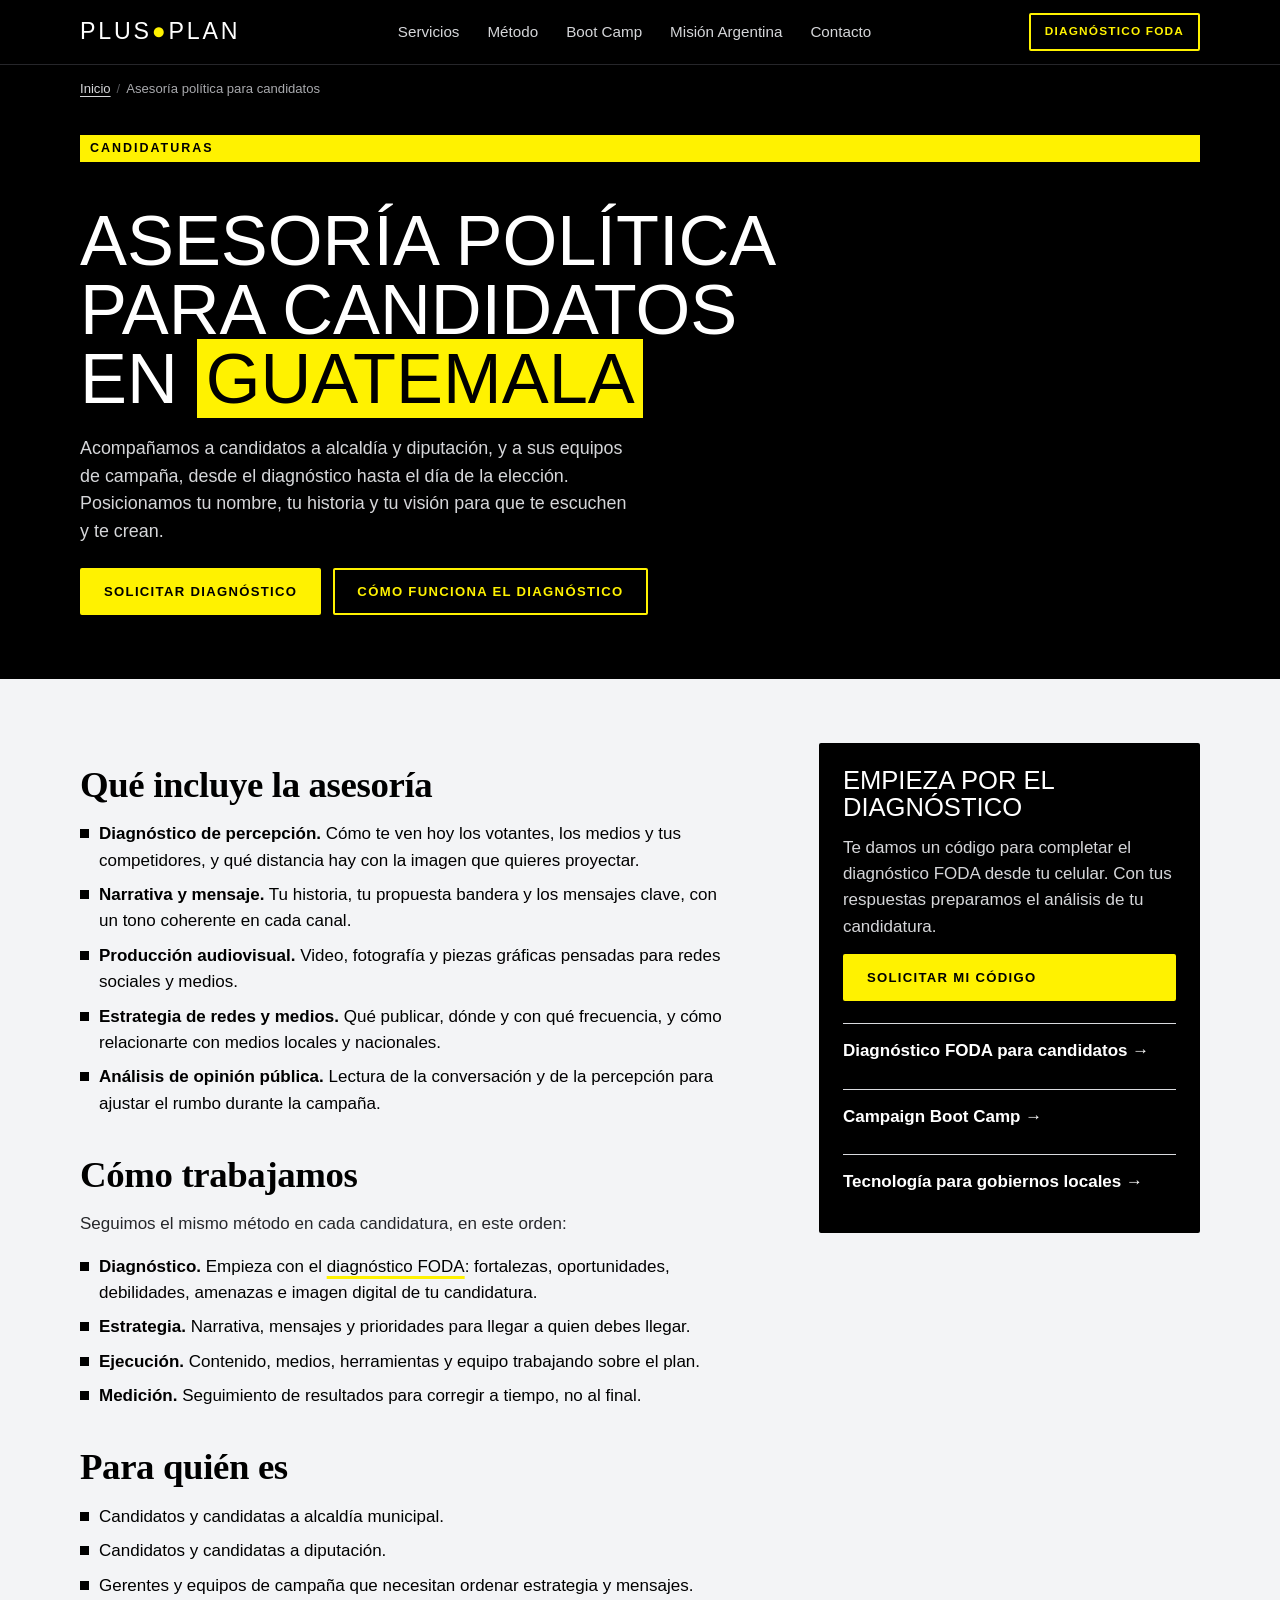
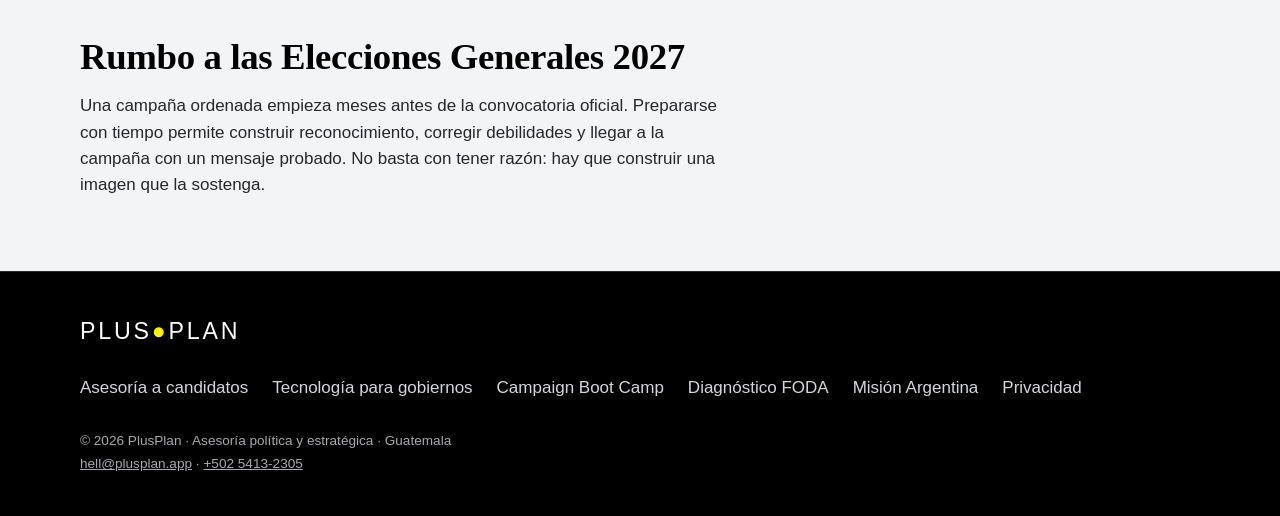
==== asesoria-politica-candidatos/index.html @ 3395f835 "SEO: páginas de servicio, preguntas frecuentes y datos estructurados - 4 páginas nuevas con su propi" ====
<!DOCTYPE html>
<html lang="es">
<head>
<meta charset="UTF-8">
<meta name="viewport" content="width=device-width, initial-scale=1">
<meta http-equiv="Content-Security-Policy" content="default-src 'self'; script-src 'self'; style-src 'self' https://fonts.googleapis.com; font-src https://fonts.gstatic.com; img-src 'self' data:; connect-src 'self' https://formspree.io; form-action https://formspree.io; base-uri 'self'; object-src 'none'">
<meta name="referrer" content="strict-origin-when-cross-origin">
<title>Asesoría política para candidatos en Guatemala | PlusPlan</title>
<meta name="description" content="Estrategia, narrativa e imagen pública para candidatos a alcaldía y diputación en Guatemala. Empezamos con un diagnóstico FODA de tu candidatura.">
<link rel="canonical" href="https://plusplan.app/asesoria-politica-candidatos/">
<meta name="theme-color" content="#000000">
<link rel="icon" href="/assets/favicon.svg" type="image/svg+xml">
<link rel="apple-touch-icon" href="/assets/apple-touch-icon.png">
<link rel="manifest" href="/assets/site.webmanifest">

<meta property="og:type" content="website">
<meta property="og:site_name" content="PlusPlan">
<meta property="og:locale" content="es_GT">
<meta property="og:title" content="Asesoría política para candidatos en Guatemala | PlusPlan">
<meta property="og:description" content="Estrategia, narrativa e imagen pública para candidatos a alcaldía y diputación en Guatemala. Empezamos con un diagnóstico FODA de tu candidatura.">
<meta property="og:url" content="https://plusplan.app/asesoria-politica-candidatos/">
<meta property="og:image" content="https://plusplan.app/assets/og-plusplan.png">
<meta property="og:image:width" content="1200">
<meta property="og:image:height" content="630">
<meta property="og:image:alt" content="PlusPlan: estrategia política con datos, narrativa y tecnología">
<meta name="twitter:card" content="summary_large_image">
<meta name="twitter:title" content="Asesoría política para candidatos en Guatemala | PlusPlan">
<meta name="twitter:description" content="Estrategia, narrativa e imagen pública para candidatos a alcaldía y diputación en Guatemala. Empezamos con un diagnóstico FODA de tu candidatura.">
<meta name="twitter:image" content="https://plusplan.app/assets/og-plusplan.png">

<script type="application/ld+json">
{
  "@context": "https://schema.org",
  "@graph": [
    {
      "@type": "BreadcrumbList",
      "itemListElement": [
        {
          "@type": "ListItem",
          "position": 1,
          "name": "Inicio",
          "item": "https://plusplan.app/"
        },
        {
          "@type": "ListItem",
          "position": 2,
          "name": "Asesoría política para candidatos",
          "item": "https://plusplan.app/asesoria-politica-candidatos/"
        }
      ]
    },
    {
      "@type": "Service",
      "name": "Asesoría política para candidatos",
      "serviceType": "Consultoría política y de campaña",
      "description": "Diagnóstico de percepción, narrativa y mensaje, producción audiovisual, estrategia de redes y medios y análisis de opinión pública para candidatos a alcaldía y diputación.",
      "areaServed": {
        "@type": "Country",
        "name": "Guatemala"
      },
      "audience": {
        "@type": "Audience",
        "audienceType": "Candidatos a alcaldía y diputación"
      },
      "url": "https://plusplan.app/asesoria-politica-candidatos/",
      "provider": {
        "@id": "https://plusplan.app/#org"
      }
    }
  ]
}
</script>

<link rel="preconnect" href="https://fonts.googleapis.com">
<link rel="preconnect" href="https://fonts.gstatic.com" crossorigin>
<link href="https://fonts.googleapis.com/css2?family=Alatsi&family=League+Spartan:wght@400;500;700&family=Source+Serif+4:opsz,wght@8..60,600&display=swap" rel="stylesheet">
<link rel="stylesheet" href="/assets/site.css">
</head>
<body>
<a class="skip" href="#contenido">Saltar al contenido</a>

<header class="nav">
  <div class="wrap">
    <a class="logo" href="/" aria-label="PlusPlan, inicio">PLUS<i>●</i>PLAN</a>
    <nav class="links" aria-label="Principal">
      <a href="/#servicios">Servicios</a>
      <a href="/#metodo">Método</a>
      <a href="/campaign-boot-camp/">Boot Camp</a>
      <a href="/mision-argentina/">Misión Argentina</a>
      <a href="/#contacto">Contacto</a>
    </nav>
    <a class="btn small nav-cta" href="/foda/">Diagnóstico FODA</a>
    <button class="menu-btn" id="menuBtn" aria-expanded="false" aria-controls="panel">Menú</button>
  </div>
  <div class="panel" id="panel">
    <a href="/#servicios">Servicios</a>
    <a href="/#metodo">Método</a>
    <a href="/campaign-boot-camp/">Boot Camp</a>
    <a href="/mision-argentina/">Misión Argentina</a>
    <a href="/#contacto">Contacto</a>
    <a class="btn solid" href="/foda/">Diagnóstico FODA</a>
  </div>
</header>

<nav class="crumbs" aria-label="Ruta de navegación">
  <ol><li><a href="/">Inicio</a></li><li aria-current="page">Asesoría política para candidatos</li></ol>
</nav>

<main id="contenido">

<section class="page-hero" aria-labelledby="h1">
  <div class="wrap">
    <span class="eyebrow tag">Candidaturas</span>
    <h1 id="h1">Asesoría política para candidatos en <mark>Guatemala</mark></h1>
    <p class="lead">Acompañamos a candidatos a alcaldía y diputación, y a sus equipos de campaña, desde el diagnóstico hasta el día de la elección. Posicionamos tu nombre, tu historia y tu visión para que te escuchen y te crean.</p>
    <div class="cta flush">
      <a class="btn solid" href="https://wa.me/50254132305?text=Hola%2C%20quiero%20asesor%C3%ADa%20para%20mi%20candidatura." target="_blank" rel="noopener">Solicitar diagnóstico</a>
      <a class="btn" href="/diagnostico-foda/">Cómo funciona el diagnóstico</a>
    </div>
  </div>
</section>

<section class="sec light" aria-label="Detalle">
  <div class="wrap cols2">
    <div class="prose">
      <h2>Qué incluye la asesoría</h2>
      <ul>
        <li><span><b>Diagnóstico de percepción.</b> Cómo te ven hoy los votantes, los medios y tus competidores, y qué distancia hay con la imagen que quieres proyectar.</span></li>
        <li><span><b>Narrativa y mensaje.</b> Tu historia, tu propuesta bandera y los mensajes clave, con un tono coherente en cada canal.</span></li>
        <li><span><b>Producción audiovisual.</b> Video, fotografía y piezas gráficas pensadas para redes sociales y medios.</span></li>
        <li><span><b>Estrategia de redes y medios.</b> Qué publicar, dónde y con qué frecuencia, y cómo relacionarte con medios locales y nacionales.</span></li>
        <li><span><b>Análisis de opinión pública.</b> Lectura de la conversación y de la percepción para ajustar el rumbo durante la campaña.</span></li>
      </ul>

      <h2>Cómo trabajamos</h2>
      <p>Seguimos el mismo método en cada candidatura, en este orden:</p>
      <ul>
        <li><span><b>Diagnóstico.</b> Empieza con el <a href="/diagnostico-foda/">diagnóstico FODA</a>: fortalezas, oportunidades, debilidades, amenazas e imagen digital de tu candidatura.</span></li>
        <li><span><b>Estrategia.</b> Narrativa, mensajes y prioridades para llegar a quien debes llegar.</span></li>
        <li><span><b>Ejecución.</b> Contenido, medios, herramientas y equipo trabajando sobre el plan.</span></li>
        <li><span><b>Medición.</b> Seguimiento de resultados para corregir a tiempo, no al final.</span></li>
      </ul>

      <h2>Para quién es</h2>
      <ul>
        <li>Candidatos y candidatas a alcaldía municipal.</li>
        <li>Candidatos y candidatas a diputación.</li>
        <li>Gerentes y equipos de campaña que necesitan ordenar estrategia y mensajes.</li>
      </ul>

      <h2>Rumbo a las Elecciones Generales 2027</h2>
      <p>Una campaña ordenada empieza meses antes de la convocatoria oficial. Prepararse con tiempo permite construir reconocimiento, corregir debilidades y llegar a la campaña con un mensaje probado. No basta con tener razón: hay que construir una imagen que la sostenga.</p>
    </div>
    <aside class="aside-box" aria-labelledby="h-aside">
      <h2 id="h-aside">Empieza por el diagnóstico</h2>
      <p>Te damos un código para completar el diagnóstico FODA desde tu celular. Con tus respuestas preparamos el análisis de tu candidatura.</p>
      <a class="btn solid" href="https://wa.me/50254132305?text=Hola%2C%20quiero%20mi%20c%C3%B3digo%20para%20el%20diagn%C3%B3stico%20FODA." target="_blank" rel="noopener">Solicitar mi código</a>
      <div class="related" aria-label="Páginas relacionadas">
        <a href="/diagnostico-foda/">Diagnóstico FODA para candidatos →</a>
        <a href="/campaign-boot-camp/">Campaign Boot Camp →</a>
        <a href="/tecnologia-gobiernos-locales/">Tecnología para gobiernos locales →</a>
      </div>
    </aside>
  </div>
</section>

</main>

<footer class="foot">
  <div class="wrap">
    <a class="logo" href="/" aria-label="PlusPlan, inicio">PLUS<i>●</i>PLAN</a>
    <nav aria-label="Pie de página">
      <a href="/asesoria-politica-candidatos/">Asesoría a candidatos</a>
      <a href="/tecnologia-gobiernos-locales/">Tecnología para gobiernos</a>
      <a href="/campaign-boot-camp/">Campaign Boot Camp</a>
      <a href="/diagnostico-foda/">Diagnóstico FODA</a>
      <a href="/mision-argentina/">Misión Argentina</a>
      <a href="/privacidad/">Privacidad</a>
    </nav>
    <small>© 2026 PlusPlan · Asesoría política y estratégica · Guatemala<br><a href="mailto:hell@plusplan.app">hell@plusplan.app</a> · <a href="tel:+50254132305">+502 5413-2305</a></small>
  </div>
</footer>

<script src="/assets/site.js" defer></script>
</body>
</html>
---- assets/site.css ----
/* PlusPlan — hoja de estilos compartida.
   Dirección visual: cartel de campaña (negro y amarillo, bordes rectos, titulares grandes)
   con secciones claras de serifa para el contenido institucional. */

:root{
  --night:#0B0B0C; --ink:#000000; --yellow:#FFF200; --white:#FFFFFF;
  --paper:#F3F4F6; --rule:#D9DBDF; --grey:#A8A9AD; --grey-dark:#4A4B4F; --cell:#161617; --line-dark:#2A2A2E;
  --f-display:'Alatsi','Arial Narrow',Impact,sans-serif;
  --f-body:'League Spartan','Helvetica Neue',Arial,sans-serif;
  --f-serif:'Source Serif 4',Georgia,'Times New Roman',serif;
  --gutter:16px; --max:1120px;
}
*{box-sizing:border-box}
html{scroll-behavior:smooth;scroll-padding-top:76px}
body{margin:0;background:var(--night);color:var(--white);font:400 17px/1.55 var(--f-body);-webkit-text-size-adjust:100%}
a{color:inherit}
h1,h2,h3,p,ul,ol{margin:0}
ul,ol{padding:0;list-style:none}
img,svg{max-width:100%}
:focus-visible{outline:3px solid var(--yellow);outline-offset:3px}
.light :focus-visible,.mision :focus-visible{outline-color:var(--ink)}
.eyebrow.y{color:var(--yellow)}
.mt-s{margin-top:14px}
.cta.tight{margin-top:6px}
.cta.flush{margin-top:0}
.wrap{max-width:var(--max);margin-inline:auto}
section,header,footer{padding-inline:var(--gutter)}
mark{background:var(--yellow);color:var(--ink);padding:0 .12em;-webkit-box-decoration-break:clone;box-decoration-break:clone}
.eyebrow{font:700 .78rem/1 var(--f-body);letter-spacing:.16em;text-transform:uppercase}
.skip{position:absolute;left:-9999px;top:8px;background:var(--yellow);color:var(--ink);padding:10px 14px;font-weight:700;z-index:50}
.skip:focus{left:8px}

/* Botones */
.btn{display:inline-block;font:700 .82rem/1 var(--f-body);letter-spacing:.1em;text-transform:uppercase;text-decoration:none;padding:15px 22px;border:2px solid var(--yellow);border-radius:2px;transition:transform .12s ease;cursor:pointer;background:none;color:var(--yellow)}
.btn:hover{transform:translateY(-2px)}
.btn.solid{background:var(--yellow);color:var(--ink)}
.btn.small{padding:11px 14px;font-size:.74rem}
.btn.dark{background:var(--ink);border-color:var(--ink);color:var(--yellow)}
.btn.ink-line{border-color:var(--ink);color:var(--ink)}
.cta{display:flex;flex-wrap:wrap;gap:12px;margin-top:30px}

/* Menú */
.nav{position:sticky;top:0;z-index:10;background:var(--ink);border-bottom:1px solid #26262A}
.nav .wrap{display:flex;align-items:center;justify-content:space-between;gap:16px;min-height:64px}
.logo{font:400 1.45rem/1 var(--f-display);letter-spacing:.12em;text-decoration:none;white-space:nowrap;padding-block:4px}
.logo i{font-style:normal;color:var(--yellow)}
.links{display:none;gap:28px;font-weight:500;font-size:.95rem}
.links a{text-decoration:none;color:#D5D6D9}
.links a:hover{color:var(--yellow)}
.menu-btn{font:700 .78rem/1 var(--f-body);letter-spacing:.12em;text-transform:uppercase;background:none;color:var(--white);border:2px solid #3A3A3F;border-radius:2px;padding:11px 14px;cursor:pointer}
.panel{display:none;background:var(--ink);border-top:1px solid #26262A;padding:8px var(--gutter) 20px}
.panel.open{display:grid}
.panel a{padding:14px 0;border-bottom:1px solid #26262A;text-decoration:none;font-weight:500}
.panel a.btn{margin-top:16px;text-align:center;border:2px solid var(--yellow)}
.nav-cta{display:none}
@media (min-width:860px){.links{display:flex}.menu-btn,.panel{display:none!important}.nav-cta{display:inline-block}}

/* Portada */
.hero{background:var(--ink);padding-block:48px 64px}
.hero .wrap{display:grid;gap:44px;align-items:center}
.tag{display:inline-block;background:var(--yellow);color:var(--ink);padding:7px 10px;margin-bottom:22px}
.hero h1{font:400 clamp(2.15rem,9.2vw,5.4rem)/.96 var(--f-display);text-transform:uppercase;letter-spacing:.005em;text-wrap:balance}
.hero .lead{margin-top:24px;max-width:46ch;color:#D5D6D9;font-size:1.1rem}
.who{margin-top:34px;padding-top:16px;border-top:1px solid var(--line-dark);color:var(--grey);font-weight:500;font-size:.82rem;letter-spacing:.12em;text-transform:uppercase}
@media (min-width:960px){.hero{padding-block:80px 96px}.hero .wrap{grid-template-columns:1.15fr .85fr;gap:64px}}

/* Ficha FODA */
.ficha{display:grid;gap:10px;max-width:440px;width:100%;justify-self:center}
.ficha-top{display:flex;justify-content:space-between;align-items:baseline;gap:12px;color:var(--grey);font-size:.74rem;letter-spacing:.14em;text-transform:uppercase;font-weight:500}
.quad{display:grid;grid-template-columns:22px 1fr 1fr;grid-template-rows:auto 1fr 1fr;gap:6px}
.axis{font-size:.66rem;letter-spacing:.14em;text-transform:uppercase;color:var(--grey);font-weight:500}
.axis.col{text-align:center;padding-bottom:2px}
.axis.row{writing-mode:vertical-rl;transform:rotate(180deg);text-align:center;align-self:center;justify-self:center}
.cell{aspect-ratio:1/1;padding:14px;display:flex;flex-direction:column;justify-content:space-between;border-radius:2px;min-width:0}
.cell b{font:400 clamp(3.4rem,13vw,5.4rem)/.85 var(--f-display)}
.cell span{font-weight:700;font-size:.74rem;letter-spacing:.1em;text-transform:uppercase}
.cell.pos{background:var(--yellow);color:var(--ink)}
.cell.neg{background:var(--cell);color:var(--white);border:2px solid #3A3A3F}
.score{border:2px solid #3A3A3F;border-radius:2px;padding:14px}
.score-row{display:flex;justify-content:space-between;font-weight:700;font-size:.78rem;letter-spacing:.1em;text-transform:uppercase}
.score-row output{font:400 1.5rem/1 var(--f-display);color:var(--yellow)}
.bar{margin-top:10px;height:10px;background:#26262A;border-radius:1px}
.bar i{display:block;height:100%;width:62%;background:var(--yellow);border-radius:1px}
.ficha small{color:var(--grey);font-size:.74rem;letter-spacing:.04em}

/* Secciones claras */
.light{background:var(--paper);color:var(--ink)}
.light .eyebrow{color:var(--grey-dark)}
.sec{padding-block:64px 72px}
.sec-head{display:grid;gap:18px;margin-bottom:40px}
.sec h2.serif{font:600 clamp(2rem,6vw,3.5rem)/1.05 var(--f-serif);letter-spacing:-.01em;text-wrap:balance;max-width:18ch}
.sec .sub{color:var(--grey-dark);max-width:52ch;font-size:1.08rem}
@media (min-width:900px){.sec-head.two{grid-template-columns:1fr 1fr;align-items:end;gap:56px}}

/* Servicios */
.row{display:grid;gap:18px;padding-block:28px;border-top:3px solid var(--ink)}
.row:last-child{border-bottom:3px solid var(--ink)}
.row h3{font:400 clamp(1.7rem,4.4vw,2.3rem)/1.02 var(--f-display);text-transform:uppercase}
.row .what{color:var(--grey-dark);max-width:44ch;margin-top:12px}
.row ul{display:grid;gap:8px 28px;grid-template-columns:repeat(auto-fit,minmax(210px,1fr));font-weight:500}
.row li{display:flex;gap:10px;align-items:baseline}
.row li::before{content:"";flex:none;width:9px;height:9px;background:var(--ink);transform:translateY(-1px)}
.go{display:inline-block;padding-block:4px;font-weight:700;font-size:.82rem;letter-spacing:.1em;text-transform:uppercase;text-decoration-thickness:3px;text-decoration-color:var(--yellow);text-underline-offset:5px}
.row .detail{display:grid;gap:22px;align-content:start}
@media (min-width:900px){.row{grid-template-columns:.9fr 1.1fr;gap:56px;padding-block:36px}}

/* FODA destacado */
.foda{background:var(--ink);padding-block:72px 80px}
.foda .wrap{display:grid;gap:44px}
.foda h2{font:400 clamp(2rem,6.4vw,3.9rem)/1 var(--f-display);text-transform:uppercase;text-wrap:balance}
.foda .txt{display:grid;gap:22px;align-content:start}
.foda .txt p{color:#D5D6D9;max-width:50ch;font-size:1.08rem}
.steps{display:grid;counter-reset:s}
.steps li{display:grid;grid-template-columns:48px 1fr;gap:14px;padding-block:20px;border-top:1px solid #2F2F34;counter-increment:s}
.steps li:last-child{border-bottom:1px solid #2F2F34}
.steps li::before{content:counter(s);font:400 2.2rem/1 var(--f-display);color:var(--yellow)}
.steps b{display:block;font-weight:700;font-size:1.08rem}
.steps span{color:var(--grey)}
.have{font-weight:500;color:var(--grey);font-size:.95rem}
.have a{color:var(--yellow);text-underline-offset:4px;font-weight:700}
@media (min-width:960px){.foda .wrap{grid-template-columns:1.1fr .9fr;gap:72px;align-items:start}}

/* Método */
.quote{display:grid;gap:10px;border-top:3px solid var(--ink);padding-top:22px;margin-bottom:44px}
.quote p:first-child{font:600 clamp(1.5rem,4.4vw,2.4rem)/1.12 var(--f-serif);max-width:26ch;text-wrap:balance}
.quote p:last-child{color:var(--grey-dark);max-width:56ch}
.method{display:grid;gap:0;counter-reset:m}
.method li{display:grid;grid-template-columns:48px 1fr;gap:14px;padding-block:20px;border-top:1px solid var(--rule);counter-increment:m}
.method li:last-child{border-bottom:1px solid var(--rule)}
.method li::before{content:counter(m);font:400 2.2rem/1 var(--f-display)}
.method b{display:block;font:400 1.5rem/1.1 var(--f-display);text-transform:uppercase}
.method span{color:var(--grey-dark)}
@media (min-width:900px){
  .method{grid-template-columns:repeat(4,1fr);gap:20px}
  .method li{grid-template-columns:1fr;border-top:3px solid var(--ink);border-bottom:0!important;padding-top:18px}
}

/* Boot Camp */
.camp{background:var(--night);padding-block:72px 80px;border-top:1px solid var(--line-dark)}
.camp .wrap{display:grid;gap:44px}
.camp h2{font:400 clamp(2rem,6vw,3.6rem)/1 var(--f-display);text-transform:uppercase;text-wrap:balance}
.camp .txt{display:grid;gap:22px;align-content:start}
.camp .txt p{color:#D5D6D9;max-width:50ch;font-size:1.08rem}
.camp .by{color:var(--grey);font-size:.95rem}
.mods{display:grid;counter-reset:c}
.mods li{display:grid;grid-template-columns:48px 1fr;gap:14px;padding-block:20px;border-top:1px solid #2F2F34;counter-increment:c}
.mods li:last-child{border-bottom:1px solid #2F2F34}
.mods li::before{content:counter(c);font:400 2.2rem/1 var(--f-display);color:var(--yellow)}
.mods b{display:block;font-weight:700;font-size:1.08rem}
.mods span{color:var(--grey)}
@media (min-width:960px){.camp .wrap{grid-template-columns:1fr 1fr;gap:72px;align-items:start}}

/* Misión Argentina */
.mision{background:var(--yellow);color:var(--ink);padding-block:72px 80px}
.mision .wrap{display:grid;gap:28px}
.mision .eyebrow{color:var(--ink)}
.mision h2{font:400 clamp(2.4rem,9vw,6rem)/.95 var(--f-display);text-transform:uppercase;text-wrap:balance}
.mision p{max-width:54ch;font-size:1.15rem;font-weight:500}
.mision ul{display:grid;gap:8px 24px;grid-template-columns:repeat(auto-fit,minmax(190px,1fr));font-weight:700;text-transform:uppercase;letter-spacing:.06em;font-size:.82rem;border-top:3px solid var(--ink);padding-top:16px}
.mision .cta{margin-top:6px}

/* Contacto */
.contact{padding-block:64px 72px}
.contact .wrap{display:grid;gap:40px}
.contact h2{font:600 clamp(2rem,6vw,3.2rem)/1.05 var(--f-serif);letter-spacing:-.01em;text-wrap:balance}
.ways{display:grid;gap:18px;align-content:start}
.ways p{color:var(--grey-dark);max-width:44ch}
.ways dl{display:grid;gap:14px;margin:6px 0 0}
.ways dt{font:700 .74rem/1 var(--f-body);letter-spacing:.14em;text-transform:uppercase;color:var(--grey-dark)}
.ways dd{margin:4px 0 0;font-weight:500}
.ways dd a{text-underline-offset:4px;text-decoration-color:var(--yellow);text-decoration-thickness:3px}
form{display:grid;gap:16px}
.pair{display:grid;gap:16px}
label{display:grid;gap:6px;font:700 .74rem/1 var(--f-body);letter-spacing:.12em;text-transform:uppercase;color:var(--grey-dark)}
input,textarea{font:400 1rem/1.4 var(--f-body);color:var(--ink);background:var(--white);border:2px solid #7C7F85;border-radius:2px;padding:13px 14px;width:100%;letter-spacing:0;text-transform:none}
input:focus,textarea:focus{border-color:var(--ink);outline:3px solid var(--yellow);outline-offset:0}
textarea{min-height:140px;resize:vertical}
.hp{position:absolute;left:-9999px;height:0;overflow:hidden}
.form-msg{font-weight:700;min-height:1.5em}
.form-msg.ok{color:#0B6B2F}.form-msg.err{color:#A11B1B}
@media (min-width:900px){.contact .wrap{grid-template-columns:.85fr 1.15fr;gap:72px}.pair{grid-template-columns:1fr 1fr}}

/* Pie */
.foot{background:var(--ink);padding-block:44px 40px;border-top:1px solid var(--line-dark)}
.foot .wrap{display:grid;gap:28px}
.foot nav{display:flex;flex-wrap:wrap;gap:10px 24px;font-weight:500}
.foot nav a{text-decoration:none;color:#D5D6D9}
.foot nav a:hover{color:var(--yellow)}
.foot small{color:var(--grey);font-size:.85rem;line-height:1.7}
.foot small a{color:var(--grey)}

/* Documento legal / 404 */
.doc{padding-block:56px 72px}
.doc .wrap{max-width:760px}
.doc h1{font:600 clamp(2rem,6vw,3rem)/1.05 var(--f-serif);letter-spacing:-.01em;margin-bottom:12px}
.doc h2{font:400 1.5rem/1.1 var(--f-display);text-transform:uppercase;margin:36px 0 10px}
.doc p,.doc li{color:#26272B;margin-top:10px}
.doc ul{margin-top:10px;display:grid;gap:6px}
.doc li{display:flex;gap:10px;align-items:baseline;margin-top:0}
.doc li::before{content:"";flex:none;width:8px;height:8px;background:var(--ink);transform:translateY(-1px)}
.doc a{text-underline-offset:4px;text-decoration-color:var(--yellow);text-decoration-thickness:3px}
.doc .meta{color:var(--grey-dark);font-size:.95rem}
.lost{background:var(--ink);padding-block:96px}
.lost .wrap{display:grid;gap:22px;justify-items:start}
.lost h1{font:400 clamp(3rem,14vw,8rem)/.9 var(--f-display);text-transform:uppercase}

@media (prefers-reduced-motion:reduce){html{scroll-behavior:auto}.btn{transition:none}.btn:hover{transform:none}}

/* ── Páginas de servicio (SEO) ── */
.crumbs{background:var(--ink);padding:14px var(--gutter) 0;font-size:.82rem;color:var(--grey)}
.crumbs ol{display:flex;flex-wrap:wrap;gap:6px;max-width:var(--max);margin-inline:auto}
.crumbs li+li::before{content:"/";margin-right:6px;color:#55565A}
.crumbs a{color:#D5D6D9;text-underline-offset:3px}
.page-hero{background:var(--ink);padding-block:36px 64px}
.page-hero .wrap{display:grid;gap:22px}
.page-hero h1{font:400 clamp(2.1rem,7.4vw,4.4rem)/.98 var(--f-display);text-transform:uppercase;text-wrap:balance;max-width:18ch}
.page-hero .lead{max-width:56ch;color:#D5D6D9;font-size:1.12rem}
.prose{display:grid;gap:16px;max-width:68ch}
.prose h2{font:600 clamp(1.6rem,4.4vw,2.3rem)/1.1 var(--f-serif);letter-spacing:-.01em;margin-top:22px;text-wrap:balance}
.prose h3{font:400 1.35rem/1.1 var(--f-display);text-transform:uppercase;margin-top:10px}
.prose p{color:#26272B}
.prose ul{display:grid;gap:8px}
.prose li{display:flex;gap:10px;align-items:baseline}
.prose li::before{content:"";flex:none;width:9px;height:9px;background:var(--ink);transform:translateY(-1px)}
.prose a{text-underline-offset:4px;text-decoration-color:var(--yellow);text-decoration-thickness:3px;font-weight:500}
.cols2{display:grid;gap:40px}
@media (min-width:960px){.cols2{grid-template-columns:1.4fr .8fr;gap:72px;align-items:start}}
.aside-box{background:var(--ink);color:var(--white);padding:24px;border-radius:2px;display:grid;gap:14px}
.aside-box h2{font:400 1.6rem/1.05 var(--f-display);text-transform:uppercase}
.aside-box p{color:#D5D6D9}
.related{display:grid;gap:10px;margin-top:8px}
.related a{display:block;padding:14px 0;border-top:1px solid var(--rule);font-weight:700;text-decoration:none}
.related a:hover{text-decoration:underline;text-decoration-color:var(--yellow);text-decoration-thickness:3px}

/* Preguntas frecuentes */
.faq{display:grid;max-width:820px}
.faq details{border-top:2px solid var(--ink)}
.faq details:last-child{border-bottom:2px solid var(--ink)}
.faq summary{cursor:pointer;list-style:none;display:flex;justify-content:space-between;gap:16px;align-items:baseline;padding-block:18px;font:600 1.15rem/1.3 var(--f-serif)}
.faq summary::-webkit-details-marker{display:none}
.faq summary::after{content:"+";font:400 1.6rem/1 var(--f-display);flex:none}
.faq details[open] summary::after{content:"–"}
.faq details p{padding-bottom:18px;color:#26272B;max-width:64ch}
.faq details a{text-underline-offset:4px;text-decoration-color:var(--yellow);text-decoration-thickness:3px;font-weight:500}
.go-row{display:flex;flex-wrap:wrap;gap:8px 24px}
.light .aside-box :focus-visible{outline-color:var(--yellow)}
.aside-box .go{color:var(--yellow)}
.contact{border-top:1px solid var(--rule)}
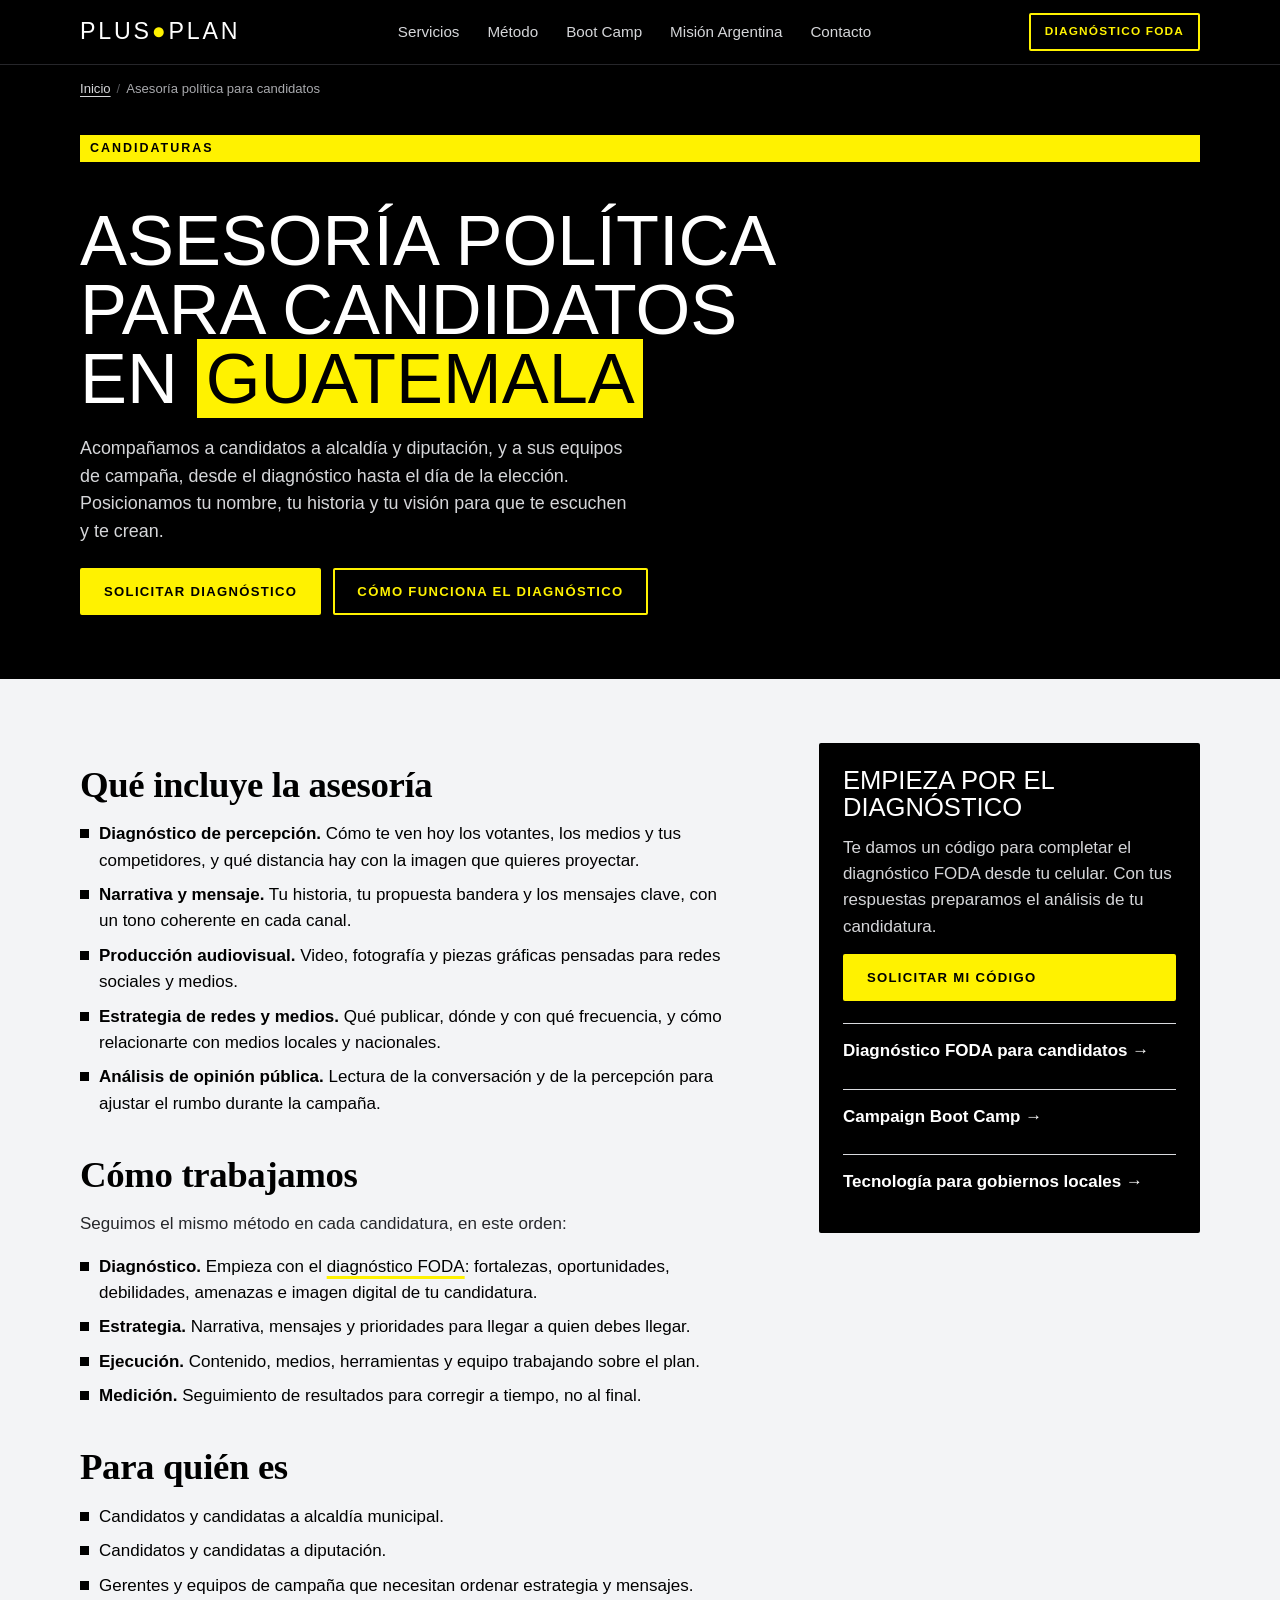
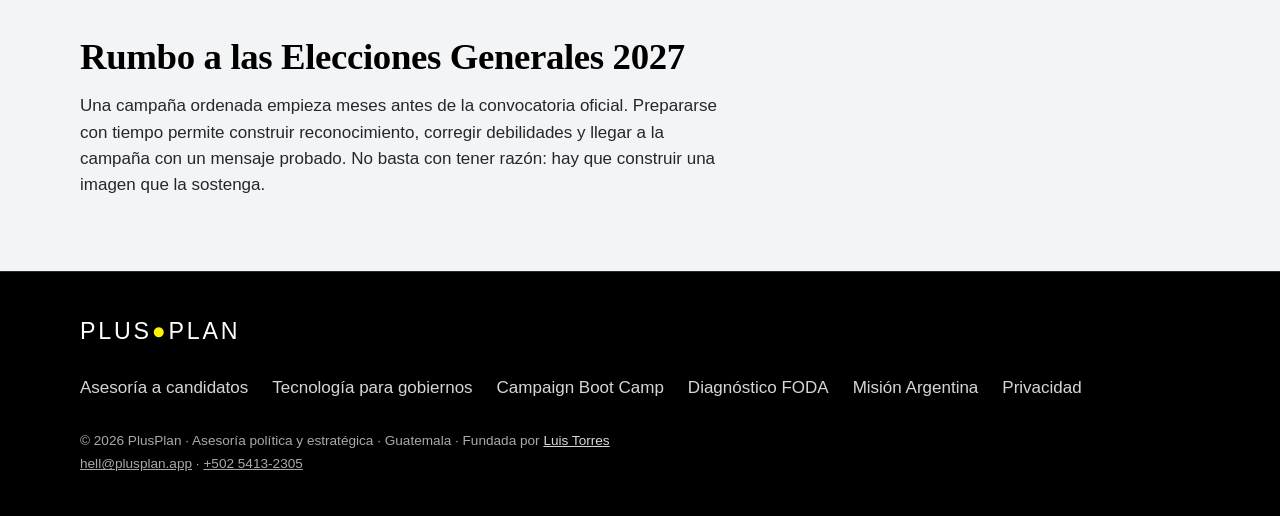
==== commit 31855ce0: "Fundador: Luis Torres con enlace a luistor.uk - Inicio: sección "Quién está detrás" con trayectoria " ====
--- a/asesoria-politica-candidatos/index.html
+++ b/asesoria-politica-candidatos/index.html
@@ -177,7 +177,7 @@
       <a href="/mision-argentina/">Misión Argentina</a>
       <a href="/privacidad/">Privacidad</a>
     </nav>
-    <small>© 2026 PlusPlan · Asesoría política y estratégica · Guatemala<br><a href="mailto:hell@plusplan.app">hell@plusplan.app</a> · <a href="tel:+50254132305">+502 5413-2305</a></small>
+    <small>© 2026 PlusPlan · Asesoría política y estratégica · Guatemala · Fundada por <a class="founder" href="https://luistor.uk" target="_blank" rel="noopener">Luis Torres</a><br><a href="mailto:hell@plusplan.app">hell@plusplan.app</a> · <a href="tel:+50254132305">+502 5413-2305</a></small>
   </div>
 </footer>
 
--- a/assets/site.css
+++ b/assets/site.css
@@ -246,3 +246,55 @@
 .light .aside-box :focus-visible{outline-color:var(--yellow)}
 .aside-box .go{color:var(--yellow)}
 .contact{border-top:1px solid var(--rule)}
+
+/* ── Misión Argentina ── */
+.ma-hero{position:relative;background:var(--ink) url("https://images.unsplash.com/photo-1612294037637-ec328d0e075e?auto=format&fit=crop&w=1600&q=70") center/cover no-repeat;padding-block:96px 88px}
+.ma-hero::before{content:"";position:absolute;inset:0;background:linear-gradient(180deg,rgba(0,0,0,.42) 0%,rgba(0,0,0,.6) 45%,rgba(0,0,0,.92) 100%);backdrop-filter:grayscale(1)}
+.ma-hero .wrap{position:relative;display:grid;gap:22px}
+.ma-hero h1{font:400 clamp(3rem,15vw,9rem)/.88 var(--f-display);text-transform:uppercase}
+.ma-hero .quote-l{font:600 clamp(1.2rem,3.4vw,1.7rem)/1.3 var(--f-serif);max-width:34ch;color:#E6E7E8}
+.ma-hero .meta{color:var(--grey);font-weight:500;letter-spacing:.12em;text-transform:uppercase;font-size:.8rem}
+.stats{display:grid;grid-template-columns:repeat(2,minmax(0,1fr));gap:14px;max-width:520px}
+.stat{border-top:3px solid var(--ink);padding-top:14px}
+.stat b{display:block;font:400 clamp(2.6rem,9vw,4rem)/1 var(--f-display)}
+.stat span{font-weight:700;font-size:.78rem;letter-spacing:.12em;text-transform:uppercase;color:var(--grey-dark)}
+.ma-img{width:100%;aspect-ratio:4/3;object-fit:cover;filter:grayscale(1) contrast(1.15);border-radius:2px;display:block}
+.who3{display:grid;gap:0}
+.who3 article{padding-block:24px;border-top:1px solid #2F2F34;display:grid;gap:8px}
+.who3 article:last-child{border-bottom:1px solid #2F2F34}
+.who3 h3{font:400 1.9rem/1 var(--f-display);text-transform:uppercase;color:var(--yellow)}
+.who3 p{color:#D5D6D9;max-width:52ch}
+@media (min-width:900px){.who3{grid-template-columns:repeat(3,1fr);gap:28px}.who3 article{border-bottom:0!important;border-top:3px solid var(--yellow)}}
+.days{display:grid;gap:18px;counter-reset:d}
+.day{display:grid;gap:12px;align-content:start;counter-increment:d}
+.day img{width:100%;aspect-ratio:16/10;object-fit:cover;filter:grayscale(1) brightness(.85);border-radius:2px;display:block}
+.day .n{font:700 .78rem/1 var(--f-body);letter-spacing:.14em;text-transform:uppercase;color:var(--grey-dark)}
+.day h3{font:400 1.6rem/1.05 var(--f-display);text-transform:uppercase}
+.day p{color:#26272B}
+@media (min-width:700px){.days{grid-template-columns:repeat(2,1fr)}}
+@media (min-width:1050px){.days{grid-template-columns:repeat(5,1fr)}}
+.price{background:var(--yellow);color:var(--ink);padding-block:64px 72px}
+.price .wrap{display:grid;gap:14px;justify-items:start}
+.price b{font:400 clamp(3.4rem,14vw,8rem)/.9 var(--f-display)}
+.price p{font-weight:700;letter-spacing:.1em;text-transform:uppercase;font-size:.85rem}
+.price :focus-visible{outline-color:var(--ink)}
+.people{display:grid;gap:44px}
+.person{display:grid;gap:16px;align-content:start}
+.person .vid{width:100%;max-width:340px;aspect-ratio:9/16;border:1px solid #2F2F34;border-radius:2px;background:var(--cell);display:block}
+.person h3{font:400 2rem/1 var(--f-display);text-transform:uppercase;color:var(--yellow)}
+.person .role{font-weight:700;font-size:.78rem;letter-spacing:.14em;text-transform:uppercase;color:var(--grey)}
+.person p{color:#D5D6D9;max-width:46ch}
+@media (min-width:900px){.people{grid-template-columns:1fr 1fr;gap:72px}}
+.tagline{color:var(--grey);font-weight:500;letter-spacing:.12em;text-transform:uppercase;font-size:.8rem}
+.camp .wrap.block{display:block}
+
+/* Fundador */
+.facts{display:grid}
+.facts li{display:grid;grid-template-columns:14px 1fr;gap:14px;padding-block:18px;border-top:1px solid #2F2F34}
+.facts li:last-child{border-bottom:1px solid #2F2F34}
+.facts li::before{content:"";width:10px;height:10px;background:var(--yellow);margin-top:7px}
+.facts b{display:block;font-weight:700;font-size:1.05rem}
+.facts span{color:var(--grey)}
+.person h3 a{text-decoration:none}
+.person h3 a:hover{text-decoration:underline;text-decoration-thickness:3px}
+.foot small a.founder{color:#D5D6D9}
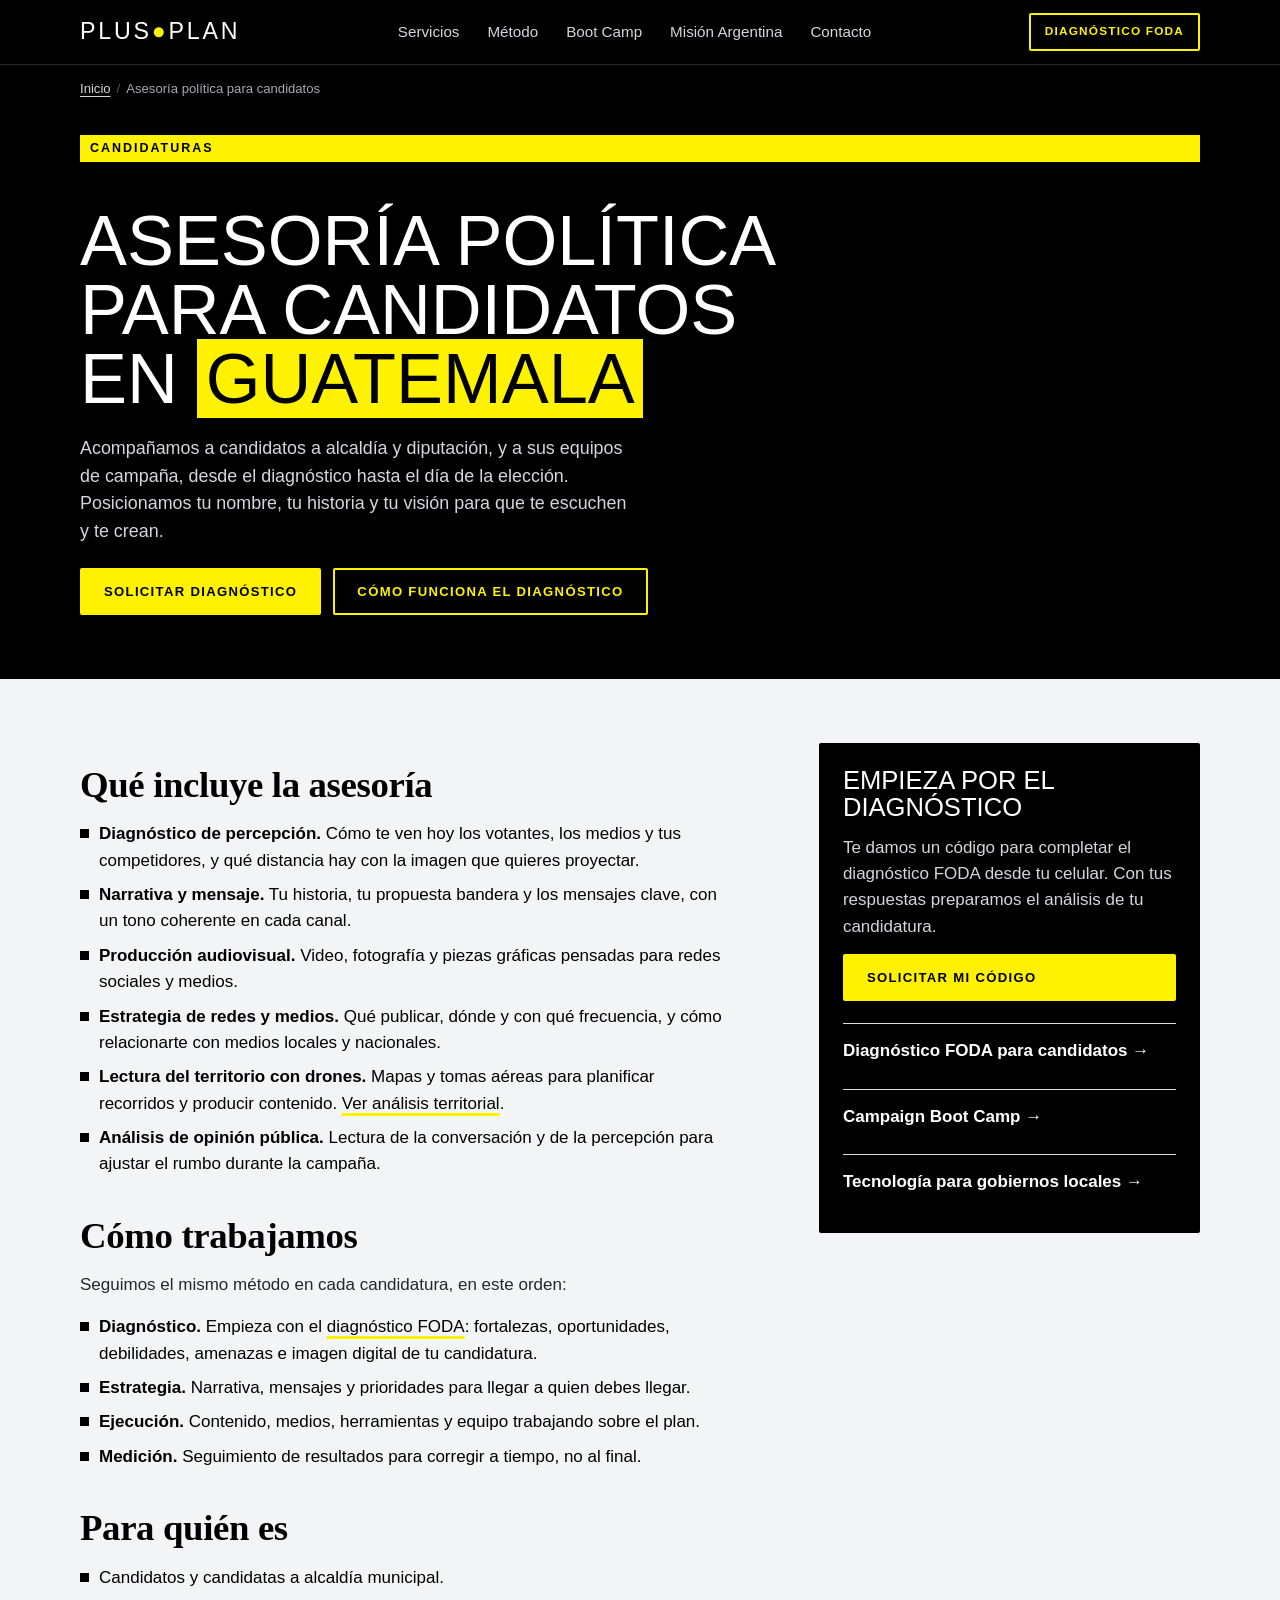
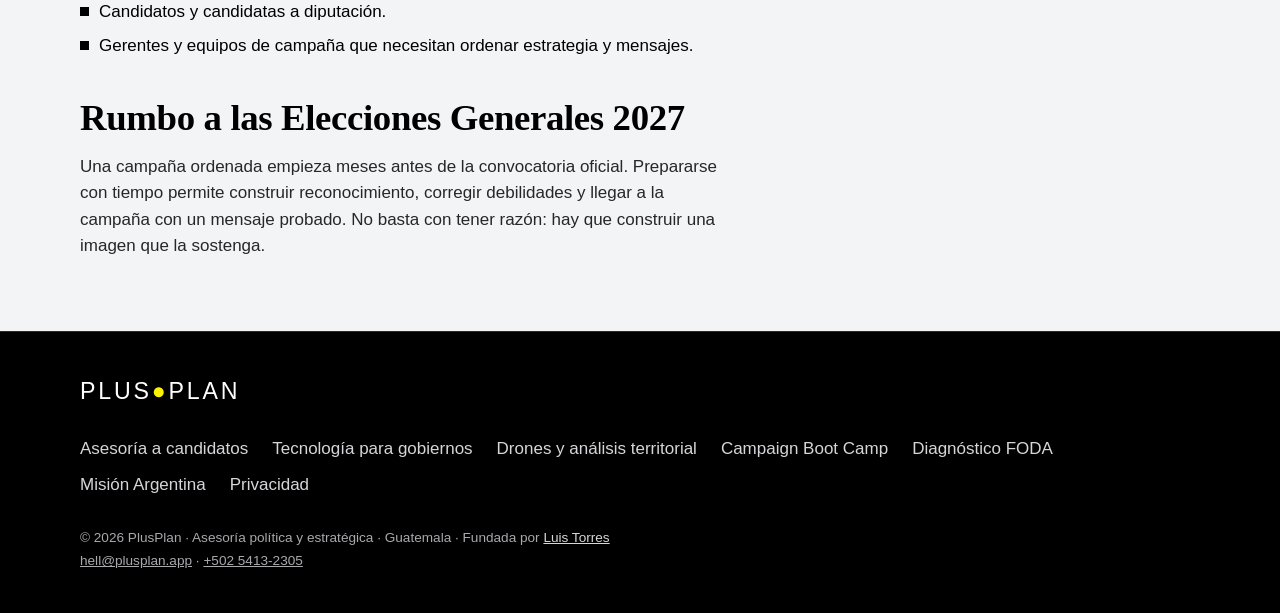
==== commit 946ddd6e: "Drones y análisis territorial como servicio - Página nueva /drones-analisis-territorial/: drones, mo" ====
--- a/asesoria-politica-candidatos/index.html
+++ b/asesoria-politica-candidatos/index.html
@@ -129,6 +129,7 @@
         <li><span><b>Narrativa y mensaje.</b> Tu historia, tu propuesta bandera y los mensajes clave, con un tono coherente en cada canal.</span></li>
         <li><span><b>Producción audiovisual.</b> Video, fotografía y piezas gráficas pensadas para redes sociales y medios.</span></li>
         <li><span><b>Estrategia de redes y medios.</b> Qué publicar, dónde y con qué frecuencia, y cómo relacionarte con medios locales y nacionales.</span></li>
+        <li><span><b>Lectura del territorio con drones.</b> Mapas y tomas aéreas para planificar recorridos y producir contenido. <a href="/drones-analisis-territorial/">Ver análisis territorial</a>.</span></li>
         <li><span><b>Análisis de opinión pública.</b> Lectura de la conversación y de la percepción para ajustar el rumbo durante la campaña.</span></li>
       </ul>
 
@@ -172,6 +173,7 @@
     <nav aria-label="Pie de página">
       <a href="/asesoria-politica-candidatos/">Asesoría a candidatos</a>
       <a href="/tecnologia-gobiernos-locales/">Tecnología para gobiernos</a>
+      <a href="/drones-analisis-territorial/">Drones y análisis territorial</a>
       <a href="/campaign-boot-camp/">Campaign Boot Camp</a>
       <a href="/diagnostico-foda/">Diagnóstico FODA</a>
       <a href="/mision-argentina/">Misión Argentina</a>
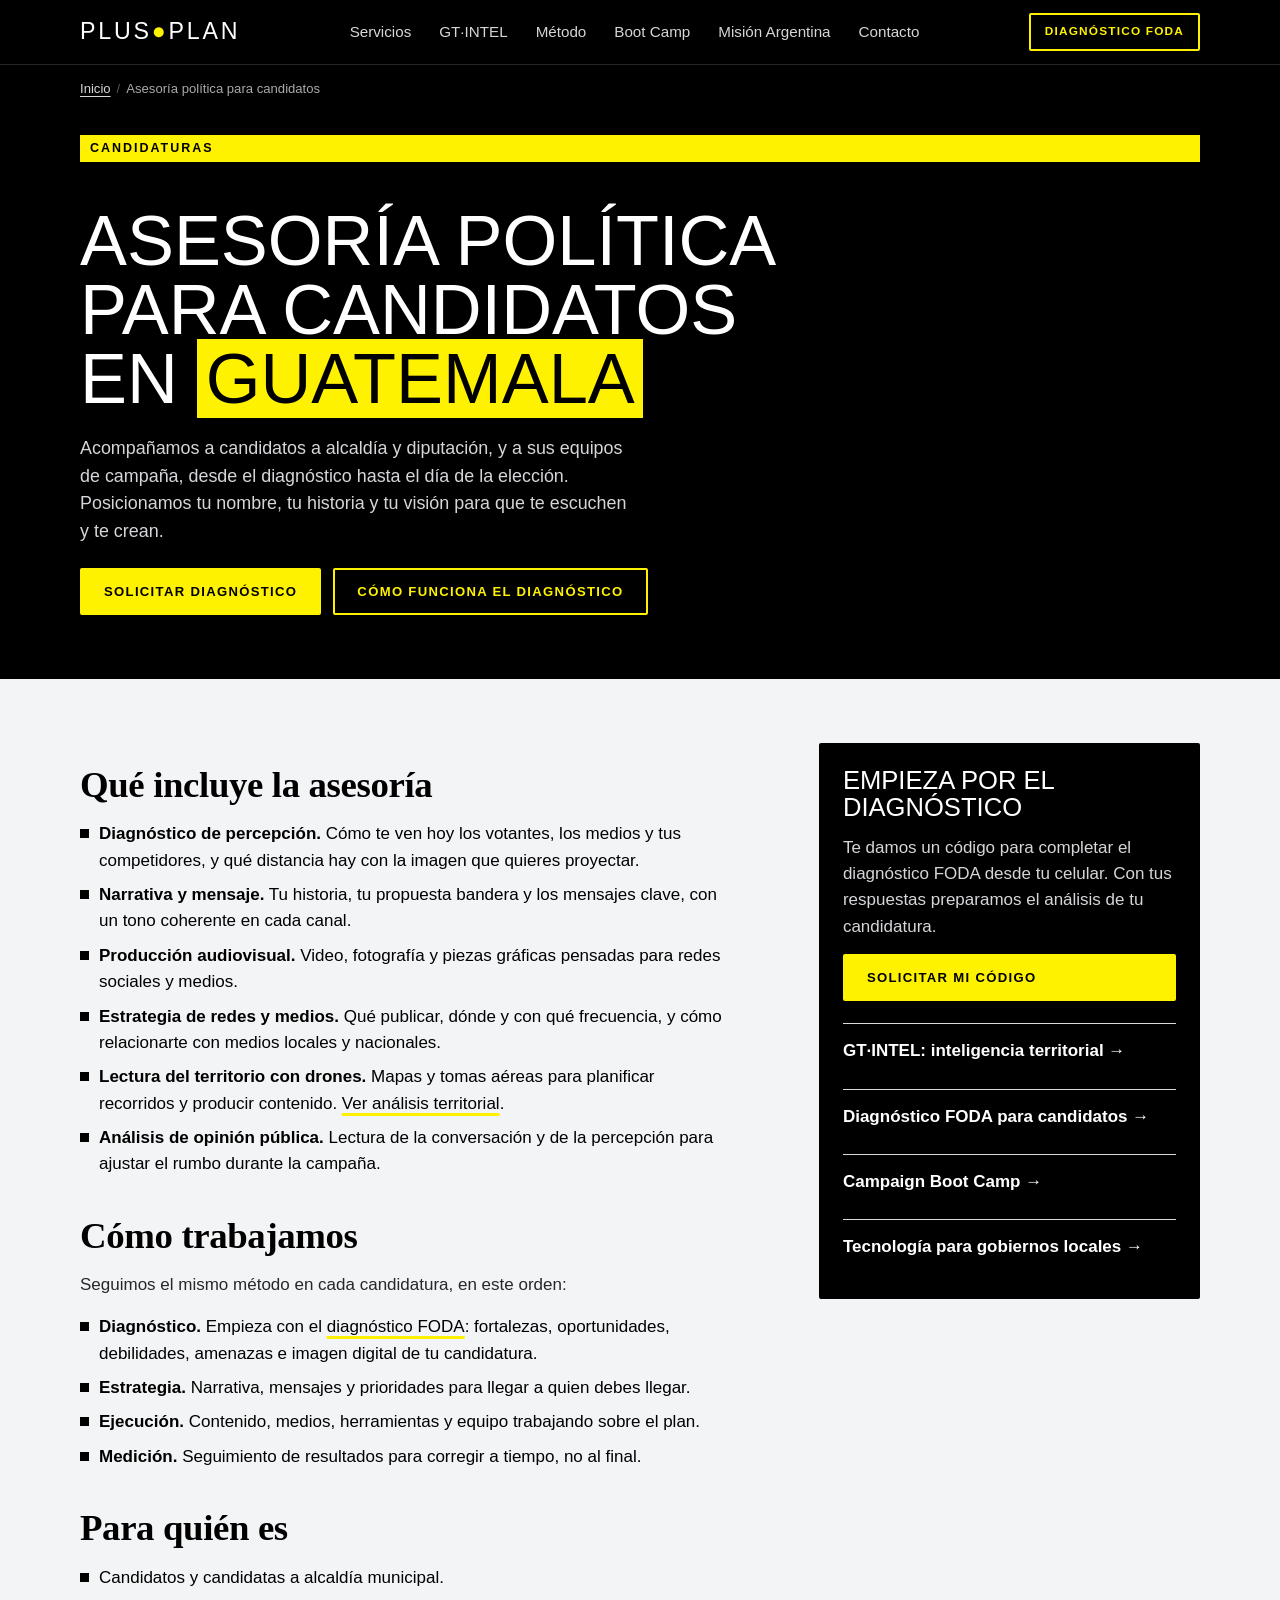
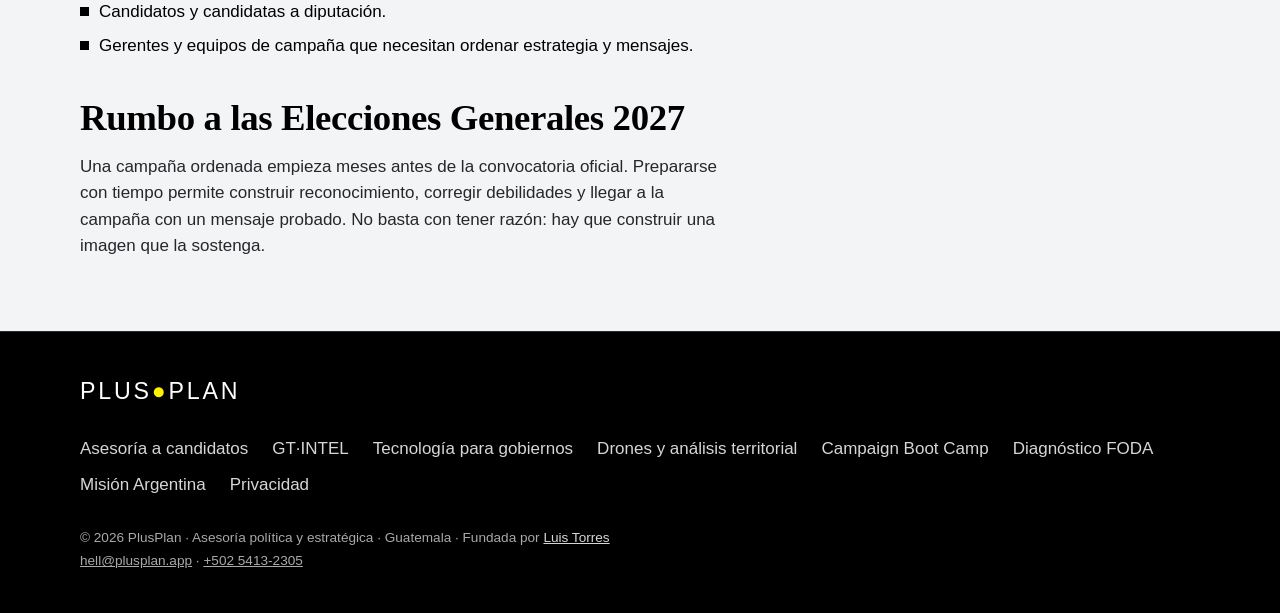
==== commit 5735230c: "GT·INTEL aparece en plusplan.app: página propia, servicios, preguntas y enlaces PlusPlan factura GT·" ====
--- a/asesoria-politica-candidatos/index.html
+++ b/asesoria-politica-candidatos/index.html
@@ -84,6 +84,7 @@
     <a class="logo" href="/" aria-label="PlusPlan, inicio">PLUS<i>●</i>PLAN</a>
     <nav class="links" aria-label="Principal">
       <a href="/#servicios">Servicios</a>
+      <a href="/gt-intel/">GT·INTEL</a>
       <a href="/#metodo">Método</a>
       <a href="/campaign-boot-camp/">Boot Camp</a>
       <a href="/mision-argentina/">Misión Argentina</a>
@@ -94,6 +95,7 @@
   </div>
   <div class="panel" id="panel">
     <a href="/#servicios">Servicios</a>
+    <a href="/gt-intel/">GT·INTEL</a>
     <a href="/#metodo">Método</a>
     <a href="/campaign-boot-camp/">Boot Camp</a>
     <a href="/mision-argentina/">Misión Argentina</a>
@@ -157,6 +159,7 @@
       <p>Te damos un código para completar el diagnóstico FODA desde tu celular. Con tus respuestas preparamos el análisis de tu candidatura.</p>
       <a class="btn solid" href="https://wa.me/50254132305?text=Hola%2C%20quiero%20mi%20c%C3%B3digo%20para%20el%20diagn%C3%B3stico%20FODA." target="_blank" rel="noopener">Solicitar mi código</a>
       <div class="related" aria-label="Páginas relacionadas">
+        <a href="/gt-intel/">GT·INTEL: inteligencia territorial →</a>
         <a href="/diagnostico-foda/">Diagnóstico FODA para candidatos →</a>
         <a href="/campaign-boot-camp/">Campaign Boot Camp →</a>
         <a href="/tecnologia-gobiernos-locales/">Tecnología para gobiernos locales →</a>
@@ -172,6 +175,7 @@
     <a class="logo" href="/" aria-label="PlusPlan, inicio">PLUS<i>●</i>PLAN</a>
     <nav aria-label="Pie de página">
       <a href="/asesoria-politica-candidatos/">Asesoría a candidatos</a>
+      <a href="/gt-intel/">GT·INTEL</a>
       <a href="/tecnologia-gobiernos-locales/">Tecnología para gobiernos</a>
       <a href="/drones-analisis-territorial/">Drones y análisis territorial</a>
       <a href="/campaign-boot-camp/">Campaign Boot Camp</a>
